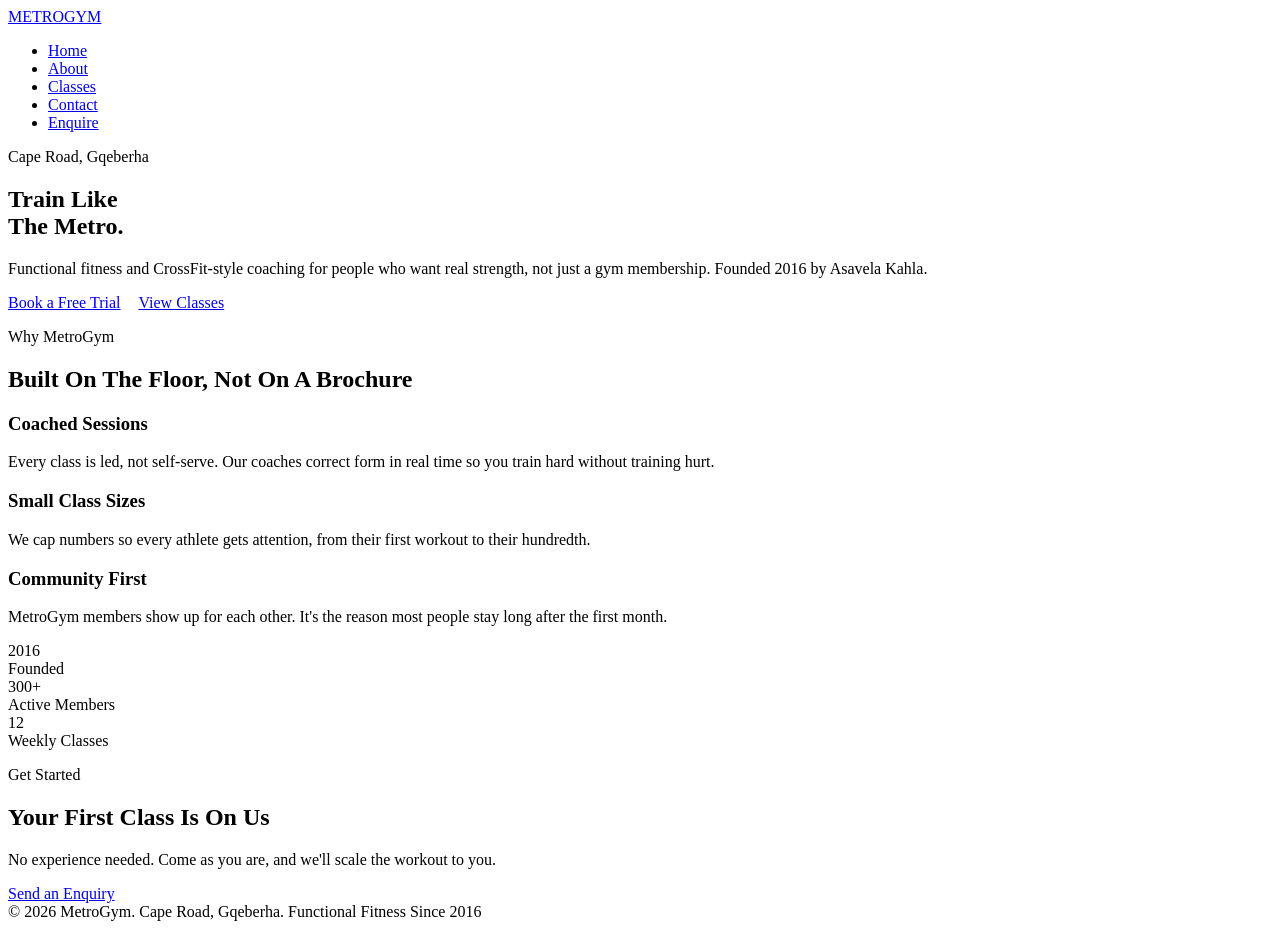
==== index.html @ cdcde927 "Add files via upload" ====
<!DOCTYPE html>
<html lang="en">
<head>
<meta charset="UTF-8">
<meta name="viewport" content="width=device-width, initial-scale=1.0">
<title>MetroGym | Functional Fitness in Gqeberha</title>
<link rel="stylesheet" href="css/style.css">
</head>
<body>

<header>
  <div class="nav-wrap">
    <a href="index.html" class="brand">METRO<span>GYM</span></a>
    <nav>
      <ul>
        <li><a href="index.html" aria-current="page">Home</a></li>
        <li><a href="about.html">About</a></li>
        <li><a href="classes.html">Classes</a></li>
        <li><a href="contact.html">Contact</a></li>
        <li><a href="enquiry.html">Enquire</a></li>
      </ul>
    </nav>
  </div>
</header>

<section class="hero">
  <div class="container">
    <p class="eyebrow">Cape Road, Gqeberha</p>
    <h1>Train Like<br>The Metro.</h1>
    <p class="lead">Functional fitness and CrossFit-style coaching for people who want real strength, not just a gym membership. Founded 2016 by Asavela Kahla.</p>
    <a href="enquiry.html" class="btn">Book a Free Trial</a>
    <a href="classes.html" class="btn-outline" style="margin-left:14px;">View Classes</a>
  </div>
</section>

<section>
  <div class="container">
    <p class="eyebrow-label">Why MetroGym</p>
    <h2>Built On The Floor, Not On A Brochure</h2>
    <div class="grid">
      <div class="card">
        <h3>Coached Sessions</h3>
        <p>Every class is led, not self-serve. Our coaches correct form in real time so you train hard without training hurt.</p>
      </div>
      <div class="card">
        <h3>Small Class Sizes</h3>
        <p>We cap numbers so every athlete gets attention, from their first workout to their hundredth.</p>
      </div>
      <div class="card">
        <h3>Community First</h3>
        <p>MetroGym members show up for each other. It's the reason most people stay long after the first month.</p>
      </div>
    </div>
    <div class="stats">
      <div class="stat"><div class="num">2016</div><div class="label">Founded</div></div>
      <div class="stat"><div class="num">300+</div><div class="label">Active Members</div></div>
      <div class="stat"><div class="num">12</div><div class="label">Weekly Classes</div></div>
    </div>
  </div>
</section>

<section class="alt">
  <div class="container">
    <p class="eyebrow-label">Get Started</p>
    <h2>Your First Class Is On Us</h2>
    <p style="color:var(--steel); max-width:520px; margin-top:10px;">No experience needed. Come as you are, and we'll scale the workout to you.</p>
    <a href="enquiry.html" class="btn" style="margin-top:24px;">Send an Enquiry</a>
  </div>
</section>

<footer>
  <div class="container">
    <span>&copy; 2026 MetroGym. Cape Road, Gqeberha.</span>
    <span>Functional Fitness Since 2016</span>
  </div>
</footer>

</body>
</html>
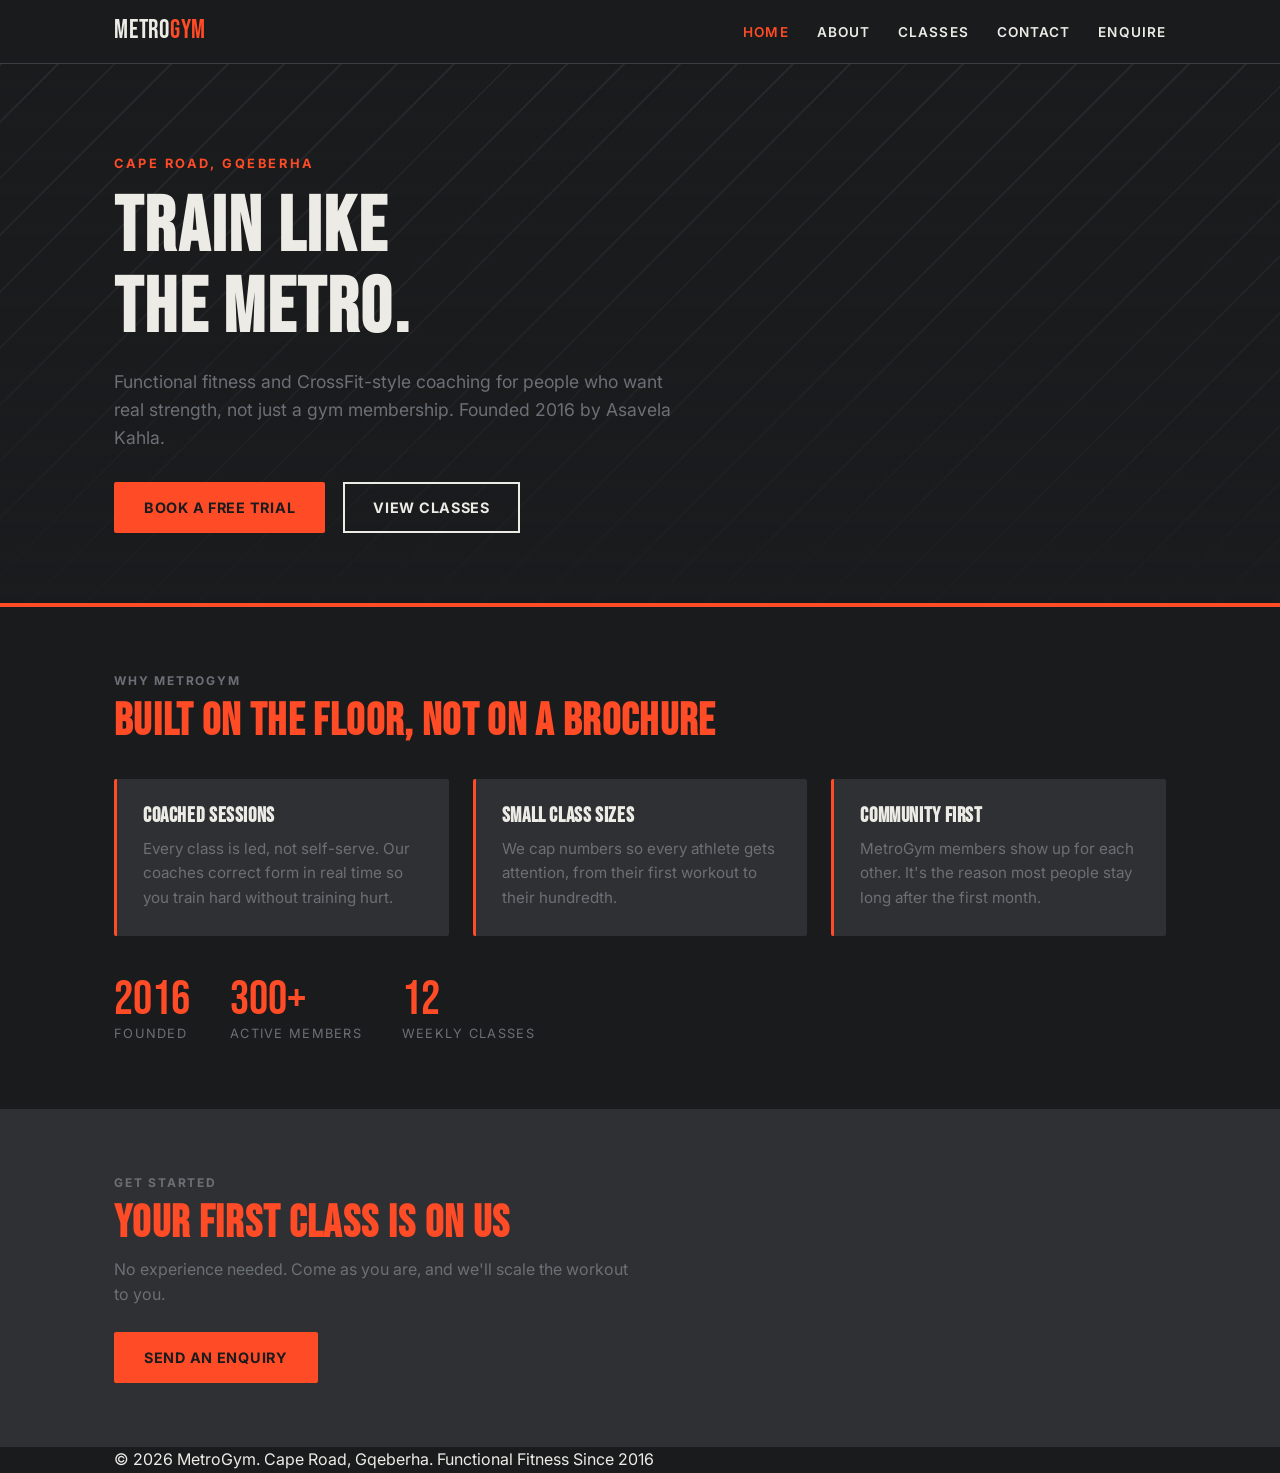
==== commit 78c25f83: "Add files via upload" ====
--- a/index.html
+++ b/index.html
@@ -7,7 +7,9 @@
 <link rel="stylesheet" href="css/style.css">
 </head>
 <body>
+<!-- Homepage — hero introduction, value props, and a call-to-action to book a free trial. -->
 
+<!-- Site header: brand logo and primary navigation, shared across all pages -->
 <header>
   <div class="nav-wrap">
     <a href="index.html" class="brand">METRO<span>GYM</span></a>
@@ -15,7 +17,7 @@
       <ul>
         <li><a href="index.html" aria-current="page">Home</a></li>
         <li><a href="about.html">About</a></li>
-        <li><a href="classes.html">Classes</a></li>
+        <li><a href="services.html">Classes</a></li>
         <li><a href="contact.html">Contact</a></li>
         <li><a href="enquiry.html">Enquire</a></li>
       </ul>
@@ -23,13 +25,16 @@
   </div>
 </header>
 
+<!-- Main page content -->
+<main>
+
 <section class="hero">
   <div class="container">
     <p class="eyebrow">Cape Road, Gqeberha</p>
     <h1>Train Like<br>The Metro.</h1>
     <p class="lead">Functional fitness and CrossFit-style coaching for people who want real strength, not just a gym membership. Founded 2016 by Asavela Kahla.</p>
     <a href="enquiry.html" class="btn">Book a Free Trial</a>
-    <a href="classes.html" class="btn-outline" style="margin-left:14px;">View Classes</a>
+    <a href="services.html" class="btn-outline" style="margin-left:14px;">View Classes</a>
   </div>
 </section>
 
@@ -68,6 +73,9 @@
   </div>
 </section>
 
+</main>
+
+<!-- Site footer: copyright and tagline, shared across all pages -->
 <footer>
   <div class="container">
     <span>&copy; 2026 MetroGym. Cape Road, Gqeberha.</span>
@@ -75,5 +83,6 @@
   </div>
 </footer>
 
+<script src="js/script.js"></script>
 </body>
 </html>
--- a/css/style.css
+++ b/css/style.css
@@ -0,0 +1,239 @@
+/* 
+* MetroGym — shared styles
+*
+*/
+
+@import url('https://fonts.googleapis.com/css2?family=Bebas+Neue&family=Inter:wght@400;500;600;700&display=swap');
+
+:root {
+  --charcoal: #1A1B1D;
+  --concrete: #2E3033;
+  --concrete-light: #3B3E42;
+  --chalk: #EDEBE6;
+  --steel: #6B7076;
+  --orange: #FF4B26;
+  --orange-dim: #C93A1B;
+  --radius: 2px;
+}
+
+* { box-sizing: border-box; margin: 0; padding: 0; }
+
+html { scroll-behavior: smooth; }
+
+body {
+  background: var(--charcoal);
+  color: var(--chalk);
+  font-family: 'Inter', sans-serif;
+  line-height: 1.6;
+  font-size: 16px;
+}
+
+h1, h2, h3, .brand {
+  font-family: 'Bebas Neue', sans-serif;
+  letter-spacing: 0.03em;
+  text-transform: uppercase;
+  line-height: 1.05;
+}
+
+h1 { font-size: clamp(2.6rem, 6vw, 5rem); }
+h2 { font-size: clamp(1.8rem, 4vw, 2.8rem); color: var(--orange); }
+h3 { font-size: 1.3rem; }
+
+a { color: var(--orange); text-decoration: none; }
+a:hover { text-decoration: underline; }
+
+img { max-width: 100%; display: block; }
+
+.container {
+  max-width: 1100px;
+  margin: 0 auto;
+  padding: 0 24px;
+}
+
+header {
+  background: var(--charcoal);
+  border-bottom: 1px solid var(--concrete-light);
+  position: sticky;
+  top: 0;
+  z-index: 10;
+}
+
+.nav-wrap {
+  display: flex;
+  align-items: center;
+  justify-content: space-between;
+  padding: 18px 24px;
+  max-width: 1100px;
+  margin: 0 auto;
+}
+
+.brand {
+  font-size: 1.6rem;
+  color: var(--chalk);
+}
+.brand span { color: var(--orange); }
+
+nav ul {
+  list-style: none;
+  display: flex;
+  gap: 28px;
+}
+
+nav a {
+  color: var(--chalk);
+  font-weight: 600;
+  font-size: 0.85rem;
+  letter-spacing: 0.08em;
+  text-transform: uppercase;
+}
+nav a:hover, nav a[aria-current="page"] { color: var(--orange); text-decoration: none; }
+
+.hero {
+  padding: 90px 0 70px;
+  border-bottom: 4px solid var(--orange);
+  background:
+    linear-gradient(180deg, rgba(26,27,29,0.4), rgba(26,27,29,0.95)),
+    repeating-linear-gradient(135deg, var(--concrete) 0 2px, var(--charcoal) 2px 40px);
+}
+
+.hero .eyebrow {
+  color: var(--orange);
+  font-weight: 700;
+  letter-spacing: 0.2em;
+  text-transform: uppercase;
+  font-size: 0.8rem;
+  margin-bottom: 14px;
+}
+
+.hero p.lead {
+  max-width: 560px;
+  color: var(--steel);
+  font-size: 1.1rem;
+  margin: 18px 0 30px;
+}
+
+.btn {
+  display: inline-block;
+  background: var(--orange);
+  color: var(--charcoal);
+  font-weight: 700;
+  padding: 14px 30px;
+  border-radius: var(--radius);
+  text-transform: uppercase;
+  letter-spacing: 0.05em;
+  font-size: 0.9rem;
+  border: none;
+  cursor: pointer;
+}
+.btn:hover { background: var(--orange-dim); text-decoration: none; color: var(--chalk); }
+
+.btn-outline {
+  display: inline-block;
+  border: 2px solid var(--chalk);
+  color: var(--chalk);
+  font-weight: 700;
+  padding: 12px 28px;
+  text-transform: uppercase;
+  letter-spacing: 0.05em;
+  font-size: 0.9rem;
+}
+.btn-outline:hover { border-color: var(--orange); color: var(--orange); text-decoration: none; }
+
+section { padding: 64px 0; }
+section.alt { background: var(--concrete); }
+
+.eyebrow-label {
+  color: var(--steel);
+  font-weight: 700;
+  letter-spacing: 0.15em;
+  text-transform: uppercase;
+  font-size: 0.75rem;
+  margin-bottom: 8px;
+}
+
+.grid {
+  display: grid;
+  gap: 24px;
+  grid-template-columns: repeat(auto-fit, minmax(230px, 1fr));
+  margin-top: 34px;
+}
+
+.card {
+  background: var(--concrete);
+  border-left: 3px solid var(--orange);
+  padding: 26px;
+  border-radius: var(--radius);
+}
+section.alt .card { background: var(--charcoal); }
+
+.card h3 { color: var(--chalk); margin-bottom: 10px; }
+.card p { color: var(--steel); font-size: 0.95rem; }
+
+.stats {
+  display: flex;
+  flex-wrap: wrap;
+  gap: 40px;
+  margin-top: 40px;
+}
+.stat .num {
+  font-family: 'Bebas Neue', sans-serif;
+  font-size: 3rem;
+  color: var(--orange);
+  line-height: 1;
+}
+.stat .label {
+  color: var(--steel);
+  font-size: 0.8rem;
+  text-transform: uppercase;
+  letter-spacing: 0.1em;
+}
+
+table {
+  width: 100%;
+  border-collapse: collapse;
+  margin-top: 30px;
+}
+th, td {
+  text-align: left;
+  padding: 14px 16px;
+  border-bottom: 1px solid var(--concrete-light);
+  font-size: 0.95rem;
+}
+th {
+  text-transform: uppercase;
+  letter-spacing: 0.08em;
+  font-size: 0.75rem;
+  color: var(--orange);
+}
+td { color: var(--chalk); }
+tr:hover td { background: var(--concrete); }
+
+form { max-width: 560px; margin-top: 30px; }
+.field { margin-bottom: 20px; }
+label {
+  display: block;
+  font-size: 0.8rem;
+  text-transform: uppercase;
+  letter-spacing: 0.08em;
+  color: var(--steel);
+  margin-bottom: 8px;
+}
+input, textarea, select {
+  width: 100%;
+  background: var(--concrete);
+  border: 1px solid var(--concrete-light);
+  color: var(--chalk);
+  padding: 12px 14px;
+  font-family: 'Inter', sans-serif;
+  font-size: 0.95rem;
+  border-radius: var(--radius);
+}
+input:focus, textarea:focus, select:focus {
+  outline: 2px solid var(--orange);
+  outline-offset: 1px;
+  border-color: var(--orange);
+}
+textarea { resize: vertical; min-height: 120px; }
+
+.info-list { list-style: none; margin-top: 24px; }
+.info-list li { padding: 10px 0; border-bottom: 1px solid var(--concrete-light); co
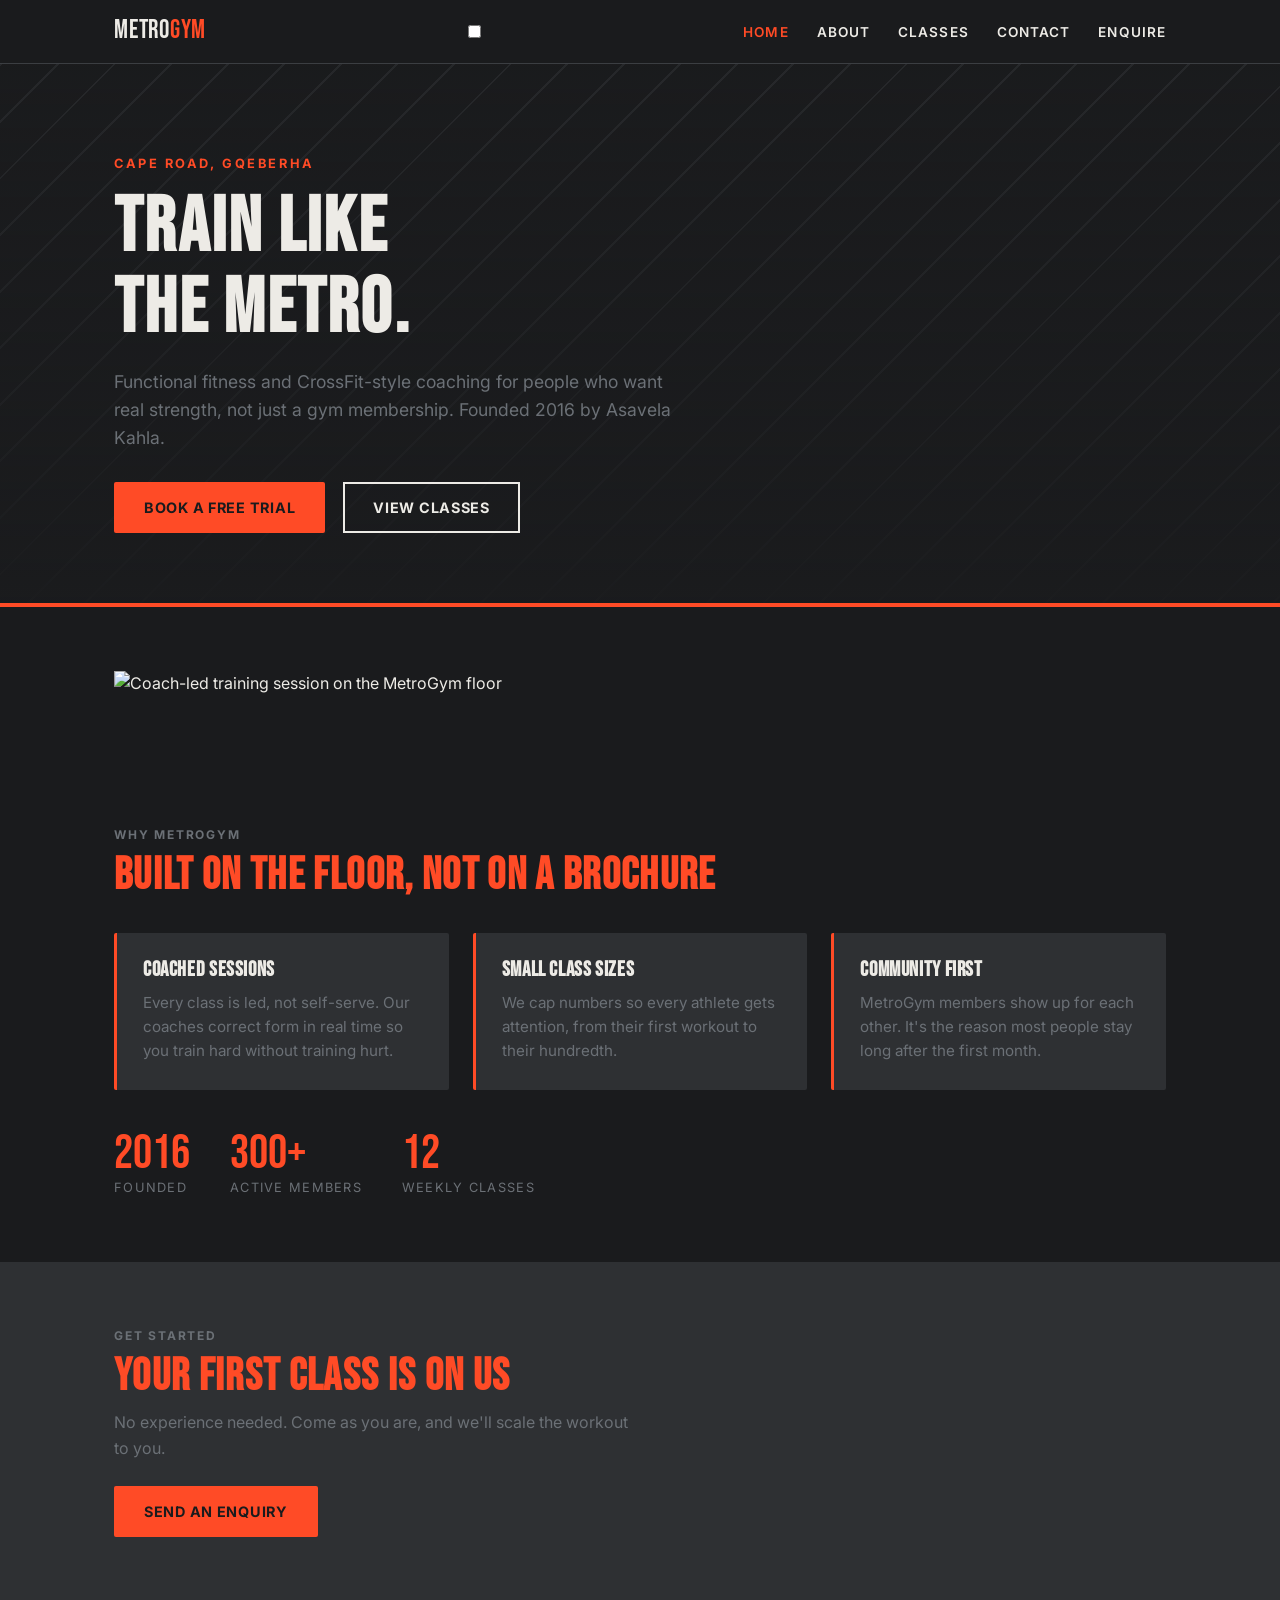
==== commit 551e3971: "Add files via upload Fixing part 1 and continuing with part 2" ====
--- a/index.html
+++ b/index.html
@@ -13,6 +13,10 @@
 <header>
   <div class="nav-wrap">
     <a href="index.html" class="brand">METRO<span>GYM</span></a>
+    <input type="checkbox" id="nav-toggle" class="nav-toggle">
+    <label for="nav-toggle" class="nav-toggle-label" aria-label="Toggle menu">
+      <span></span><span></span><span></span>
+    </label>
     <nav>
       <ul>
         <li><a href="index.html" aria-current="page">Home</a></li>
@@ -35,6 +39,12 @@
     <p class="lead">Functional fitness and CrossFit-style coaching for people who want real strength, not just a gym membership. Founded 2016 by Asavela Kahla.</p>
     <a href="enquiry.html" class="btn">Book a Free Trial</a>
     <a href="services.html" class="btn-outline" style="margin-left:14px;">View Classes</a>
+  </div>
+</section>
+
+<section>
+  <div class="container">
+    <img src="images/hero-training.jpg" alt="Coach-led training session on the MetroGym floor" class="photo">
   </div>
 </section>
 
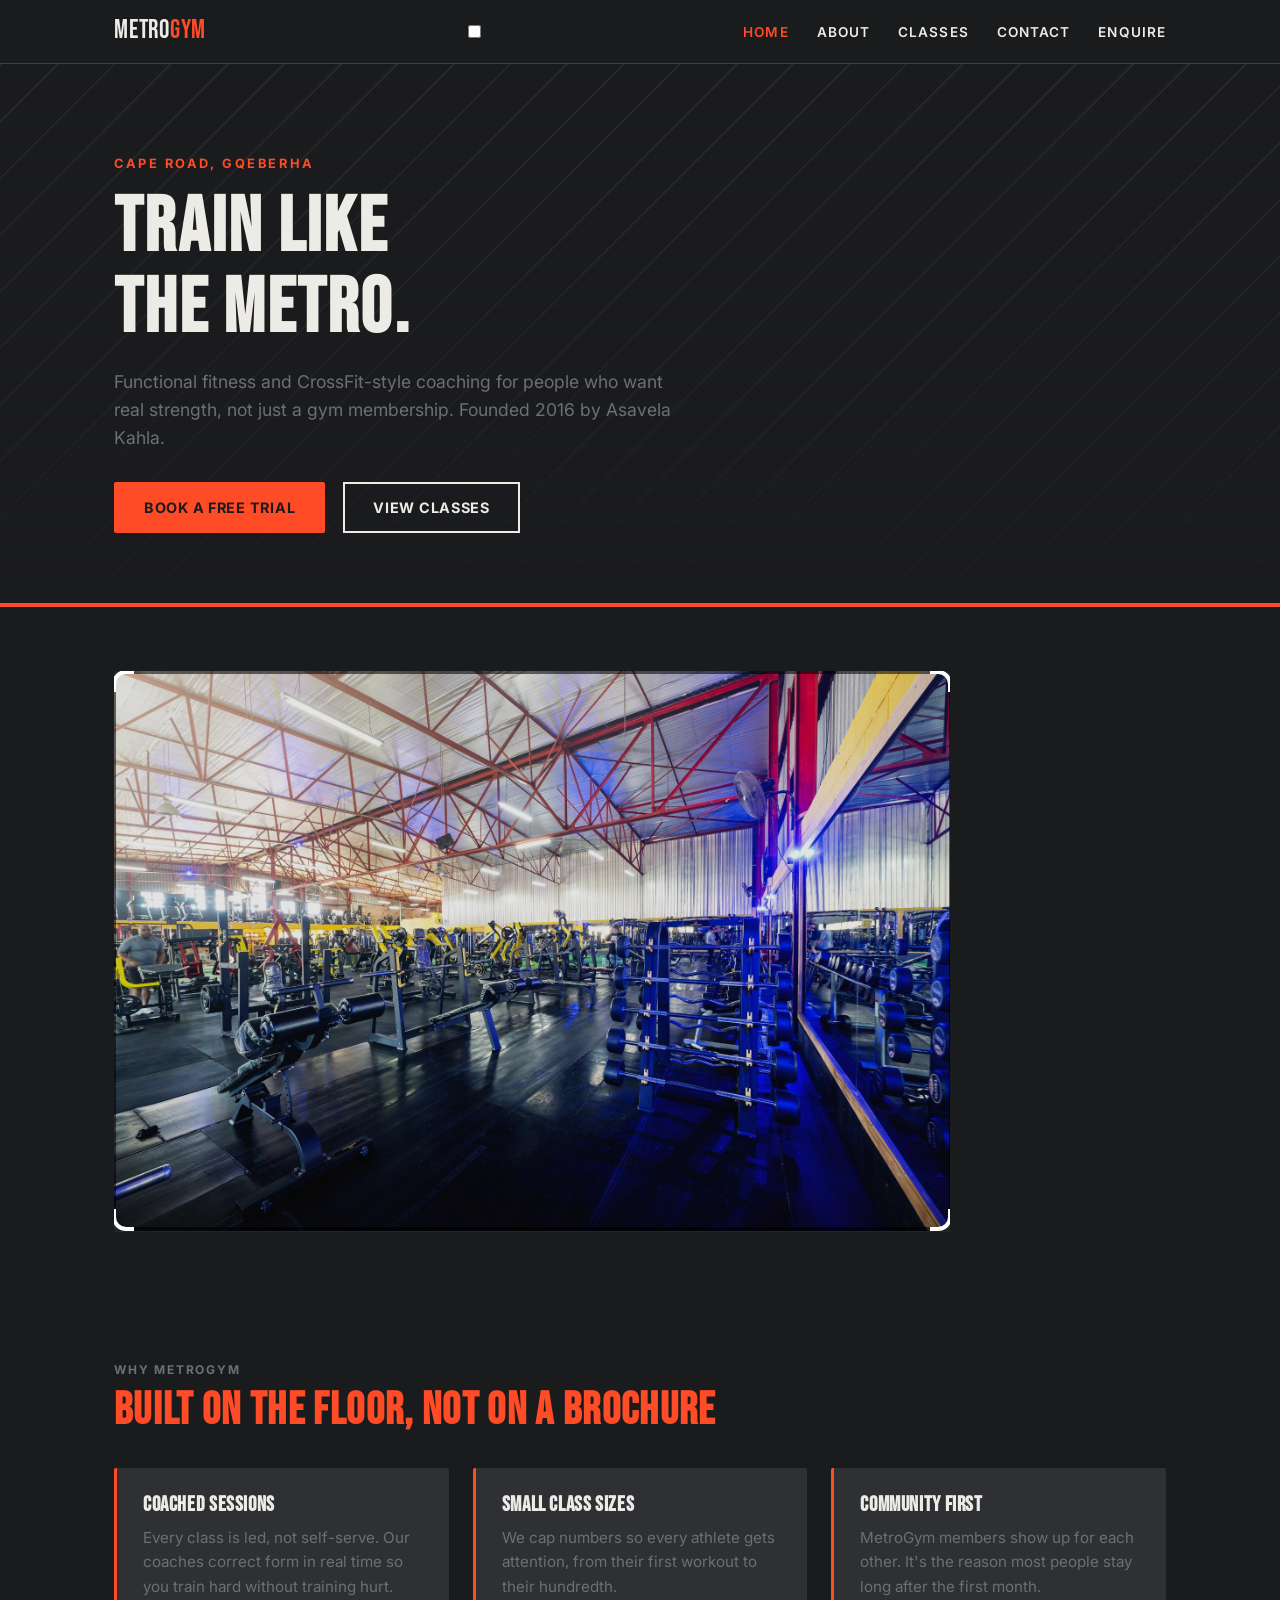
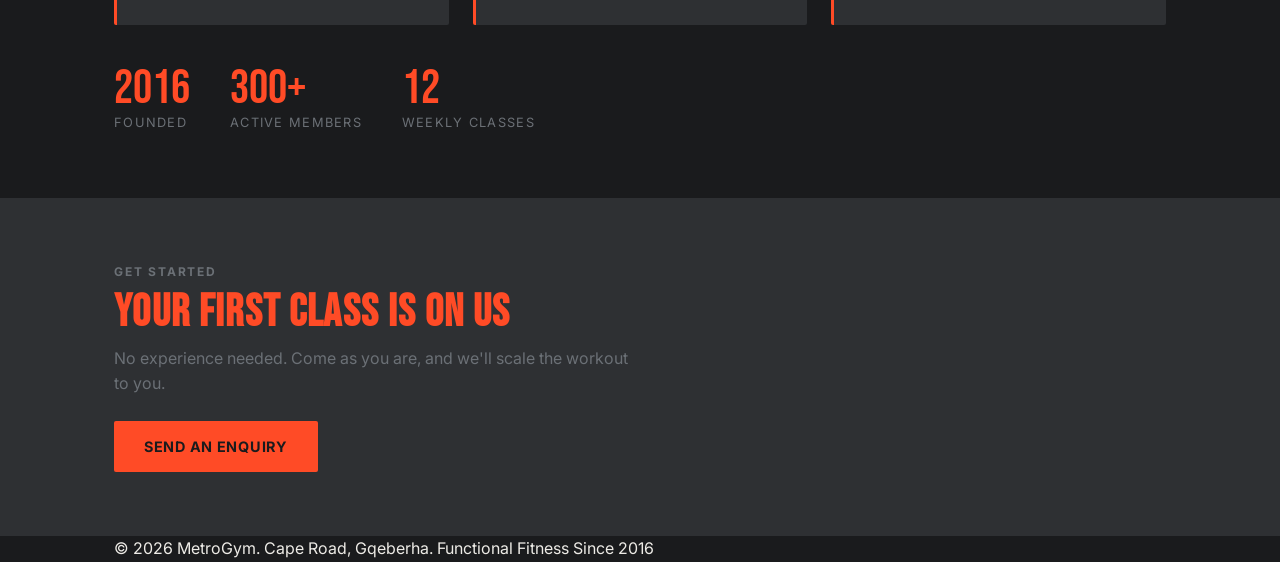
==== commit 6b06a4b5: "Ice Task 4 changes addition for ICE Task 4" ====
--- a/index.html
+++ b/index.html
@@ -44,7 +44,7 @@
 
 <section>
   <div class="container">
-    <img src="images/hero-training.jpg" alt="Coach-led training session on the MetroGym floor" class="photo">
+    <img src="images/hero-training.png" alt="Coach-led training session on the MetroGym floor" class="photo">
   </div>
 </section>
 
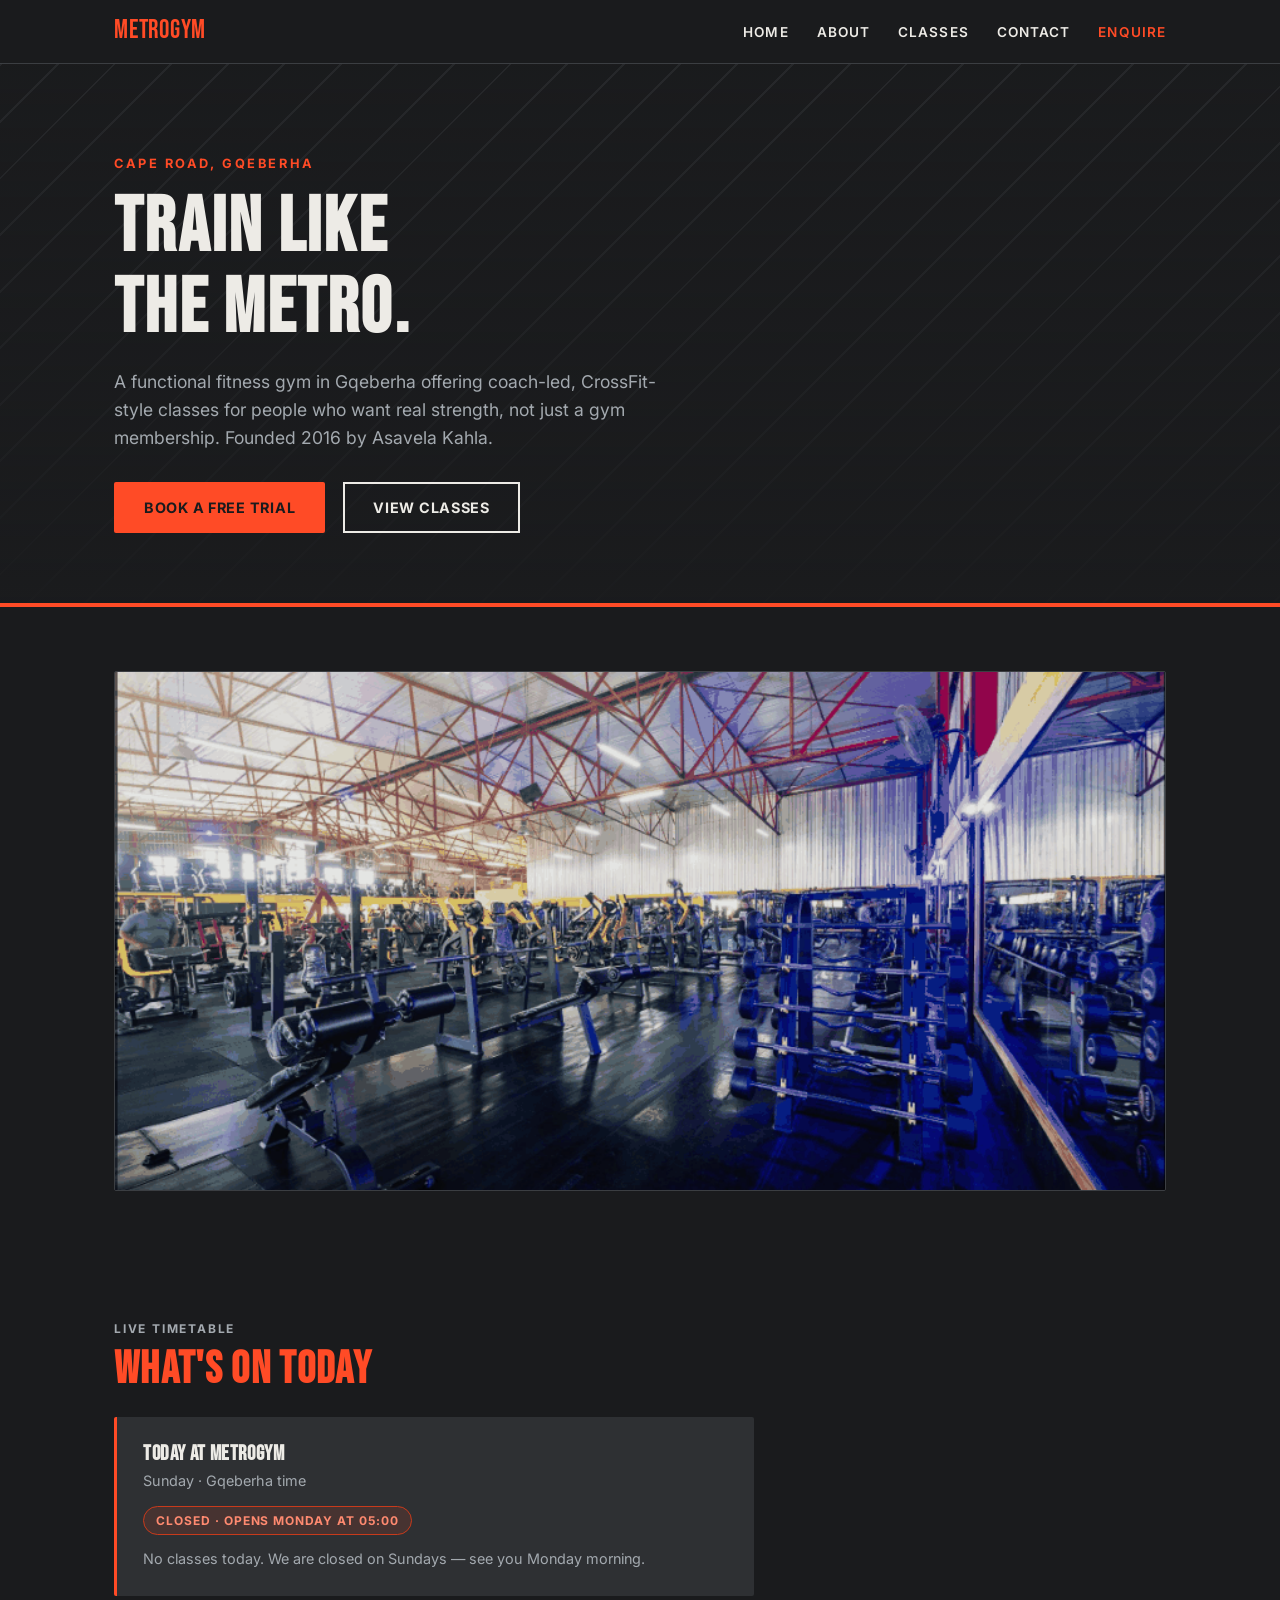
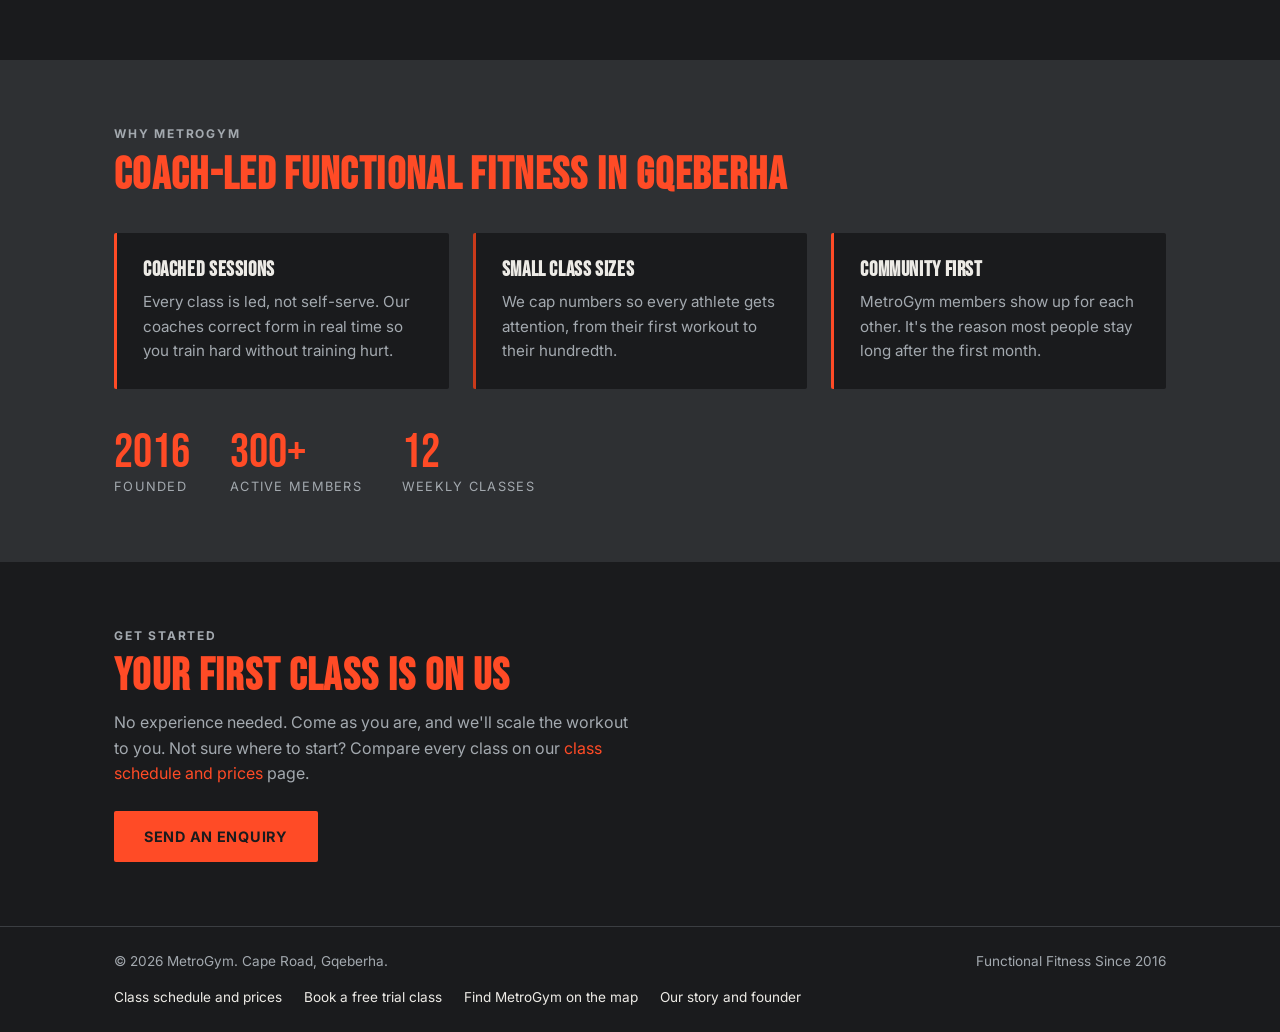
==== commit 6bd8e656: "SEO  add titles, descriptions, structured data, today widget and gallery" ====
--- a/index.html
+++ b/index.html
@@ -1,23 +1,98 @@
 <!DOCTYPE html>
-<html lang="en">
+<html lang="en-ZA">
 <head>
 <meta charset="UTF-8">
 <meta name="viewport" content="width=device-width, initial-scale=1.0">
-<title>MetroGym | Functional Fitness in Gqeberha</title>
+
+<!-- SEO: unique title, description and keywords for this page -->
+<title>MetroGym | Functional Fitness Gym in Gqeberha</title>
+<meta name="description" content="MetroGym is a functional fitness gym on Cape Road, Gqeberha. Coach-led CrossFit-style classes for all levels. Book your free first class today.">
+<meta name="keywords" content="functional fitness Gqeberha, CrossFit Gqeberha, gym Gqeberha, group fitness classes, beginner gym, MetroGym">
+<meta name="author" content="Phawu Zotwa">
+<meta name="robots" content="index, follow">
+<meta name="theme-color" content="#1A1B1D">
+<link rel="canonical" href="https://phawu6-spec.github.io/metrogym/">
+
+<!-- Social sharing previews (Open Graph / Twitter) -->
+<meta property="og:type" content="website">
+<meta property="og:site_name" content="MetroGym">
+<meta property="og:title" content="MetroGym | Functional Fitness Gym in Gqeberha">
+<meta property="og:description" content="MetroGym is a functional fitness gym on Cape Road, Gqeberha. Coach-led CrossFit-style classes for all levels. Book your free first class today.">
+<meta property="og:url" content="https://phawu6-spec.github.io/metrogym/">
+<meta property="og:image" content="https://phawu6-spec.github.io/metrogym/images/hero-training.png">
+<meta name="twitter:card" content="summary_large_image">
+
+<link rel="icon" type="image/png" href="images/logo-mark.png">
+
+<!-- Fonts and stylesheet -->
+<link rel="preconnect" href="https://fonts.googleapis.com">
+<link rel="preconnect" href="https://fonts.gstatic.com" crossorigin>
+<link rel="stylesheet" href="https://fonts.googleapis.com/css2?family=Bebas+Neue&family=Inter:wght@400;500;600;700&display=swap">
 <link rel="stylesheet" href="css/style.css">
+<script>document.documentElement.className += ' js';</script>
+<script type="application/ld+json">
+{
+  "@context": "https://schema.org",
+  "@type": "ExerciseGym",
+  "name": "MetroGym",
+  "url": "https://phawu6-spec.github.io/metrogym/",
+  "image": "https://phawu6-spec.github.io/metrogym/images/gym-exterior.png",
+  "description": "Coach-led functional fitness and CrossFit-style classes on Cape Road, Gqeberha, founded in 2016 by Asavela Kahla.",
+  "telephone": "+27415550123",
+  "email": "info@metrogym.co.za",
+  "foundingDate": "2016",
+  "founder": {
+    "@type": "Person",
+    "name": "Asavela Kahla"
+  },
+  "priceRange": "R200 - R550 per month",
+  "address": {
+    "@type": "PostalAddress",
+    "streetAddress": "Cape Road",
+    "addressLocality": "Gqeberha",
+    "addressRegion": "Eastern Cape",
+    "addressCountry": "ZA"
+  },
+  "geo": {
+    "@type": "GeoCoordinates",
+    "latitude": -33.9456,
+    "longitude": 25.5702
+  },
+  "openingHoursSpecification": [
+    {
+      "@type": "OpeningHoursSpecification",
+      "dayOfWeek": [
+        "Monday",
+        "Tuesday",
+        "Wednesday",
+        "Thursday",
+        "Friday"
+      ],
+      "opens": "05:00",
+      "closes": "20:00"
+    },
+    {
+      "@type": "OpeningHoursSpecification",
+      "dayOfWeek": "Saturday",
+      "opens": "07:00",
+      "closes": "12:00"
+    }
+  ]
+}
+</script>
 </head>
 <body>
-<!-- Homepage — hero introduction, value props, and a call-to-action to book a free trial. -->
+<a class="skip-link" href="#main">Skip to main content</a>
 
-<!-- Site header: brand logo and primary navigation, shared across all pages -->
+<!-- Site header: brand and primary navigation, shared across all pages -->
 <header>
   <div class="nav-wrap">
-    <a href="index.html" class="brand">METRO<span>GYM</span></a>
+    <a href="index.html" class="brand" aria-label="MetroGym home">METRO<span>GYM</span></a>
     <input type="checkbox" id="nav-toggle" class="nav-toggle">
     <label for="nav-toggle" class="nav-toggle-label" aria-label="Toggle menu">
       <span></span><span></span><span></span>
     </label>
-    <nav>
+    <nav id="site-nav" aria-label="Main navigation">
       <ul>
         <li><a href="index.html" aria-current="page">Home</a></li>
         <li><a href="about.html">About</a></li>
@@ -30,13 +105,14 @@
 </header>
 
 <!-- Main page content -->
-<main>
+<main id="main">
 
+<!-- Hero: single H1, short pitch and the two main calls to action -->
 <section class="hero">
   <div class="container">
     <p class="eyebrow">Cape Road, Gqeberha</p>
     <h1>Train Like<br>The Metro.</h1>
-    <p class="lead">Functional fitness and CrossFit-style coaching for people who want real strength, not just a gym membership. Founded 2016 by Asavela Kahla.</p>
+    <p class="lead">A functional fitness gym in Gqeberha offering coach-led, CrossFit-style classes for people who want real strength, not just a gym membership. Founded 2016 by Asavela Kahla.</p>
     <a href="enquiry.html" class="btn">Book a Free Trial</a>
     <a href="services.html" class="btn-outline" style="margin-left:14px;">View Classes</a>
   </div>
@@ -44,24 +120,35 @@
 
 <section>
   <div class="container">
-    <img src="images/hero-training.png" alt="Coach-led training session on the MetroGym floor" class="photo">
+    <img src="images/hero-training.png" alt="Coach-led functional fitness training on the MetroGym floor in Gqeberha" class="photo" width="836" height="561">
   </div>
 </section>
 
+<!-- Dynamic content: built by js/script.js from data/classes.json and the clock -->
 <section>
+  <div class="container reveal">
+    <p class="eyebrow-label">Live Timetable</p>
+    <h2>What's On Today</h2>
+    <div id="today-widget" aria-live="polite">
+      <p class="today-note">See the full weekly timetable on our <a href="services.html">classes and schedule page</a>.</p>
+    </div>
+  </div>
+</section>
+
+<section class="alt">
   <div class="container">
     <p class="eyebrow-label">Why MetroGym</p>
-    <h2>Built On The Floor, Not On A Brochure</h2>
+    <h2>Coach-Led Functional Fitness In Gqeberha</h2>
     <div class="grid">
-      <div class="card">
+      <div class="card reveal">
         <h3>Coached Sessions</h3>
         <p>Every class is led, not self-serve. Our coaches correct form in real time so you train hard without training hurt.</p>
       </div>
-      <div class="card">
+      <div class="card reveal">
         <h3>Small Class Sizes</h3>
         <p>We cap numbers so every athlete gets attention, from their first workout to their hundredth.</p>
       </div>
-      <div class="card">
+      <div class="card reveal">
         <h3>Community First</h3>
         <p>MetroGym members show up for each other. It's the reason most people stay long after the first month.</p>
       </div>
@@ -74,22 +161,28 @@
   </div>
 </section>
 
-<section class="alt">
+<section>
   <div class="container">
     <p class="eyebrow-label">Get Started</p>
     <h2>Your First Class Is On Us</h2>
-    <p style="color:var(--steel); max-width:520px; margin-top:10px;">No experience needed. Come as you are, and we'll scale the workout to you.</p>
+    <p style="color:var(--steel); max-width:520px; margin-top:10px;">No experience needed. Come as you are, and we'll scale the workout to you. Not sure where to start? Compare every class on our <a href="services.html">class schedule and prices</a> page.</p>
     <a href="enquiry.html" class="btn" style="margin-top:24px;">Send an Enquiry</a>
   </div>
 </section>
 
 </main>
 
-<!-- Site footer: copyright and tagline, shared across all pages -->
+<!-- Site footer: copyright, tagline and internal links, shared across all pages -->
 <footer>
   <div class="container">
-    <span>&copy; 2026 MetroGym. Cape Road, Gqeberha.</span>
+    <span>&copy; <span id="year">2026</span> MetroGym. Cape Road, Gqeberha.</span>
     <span>Functional Fitness Since 2016</span>
+    <ul class="footer-links">
+      <li><a href="services.html">Class schedule and prices</a></li>
+      <li><a href="enquiry.html">Book a free trial class</a></li>
+      <li><a href="contact.html">Find MetroGym on the map</a></li>
+      <li><a href="about.html">Our story and founder</a></li>
+    </ul>
   </div>
 </footer>
 
--- a/css/style.css
+++ b/css/style.css
@@ -1,23 +1,26 @@
-/* 
+/*
 * MetroGym — shared styles
-*
+* Part 1: base reset, typography, layout, colour
+* Part 2: pseudo-classes, media queries, responsive layout/typography/nav/images
+* Part 3: form validation/response states, accordion, gallery + lightbox,
+*         class search/filter/sort, today widget, map, scroll animations,
+*         accessibility (skip link, focus states, contrast, reduced motion)
 */
 
-@import url('https://fonts.googleapis.com/css2?family=Bebas+Neue&family=Inter:wght@400;500;600;700&display=swap');
+/* Fonts (Bebas Neue + Inter) are loaded with <link> tags in each page <head> for faster rendering. */
 
 :root {
   --charcoal: #1A1B1D;
   --concrete: #2E3033;
   --concrete-light: #3B3E42;
   --chalk: #EDEBE6;
-  --steel: #6B7076;
+  --steel: #A3A9AF; /* lightened from #6B7076 for WCAG AA contrast */
   --orange: #FF4B26;
   --orange-dim: #C93A1B;
   --radius: 2px;
 }
 
 * { box-sizing: border-box; margin: 0; padding: 0; }
-
 html { scroll-behavior: smooth; }
 
 body {
@@ -34,21 +37,17 @@
   text-transform: uppercase;
   line-height: 1.05;
 }
-
 h1 { font-size: clamp(2.6rem, 6vw, 5rem); }
 h2 { font-size: clamp(1.8rem, 4vw, 2.8rem); color: var(--orange); }
 h3 { font-size: 1.3rem; }
 
 a { color: var(--orange); text-decoration: none; }
 a:hover { text-decoration: underline; }
+a:focus-visible { outline: 2px solid var(--orange); outline-offset: 2px; }
 
 img { max-width: 100%; display: block; }
 
-.container {
-  max-width: 1100px;
-  margin: 0 auto;
-  padding: 0 24px;
-}
+.container { max-width: 1100px; margin: 0 auto; padding: 0 24px; }
 
 header {
   background: var(--charcoal);
@@ -57,7 +56,6 @@
   top: 0;
   z-index: 10;
 }
-
 .nav-wrap {
   display: flex;
   align-items: center;
@@ -65,20 +63,12 @@
   padding: 18px 24px;
   max-width: 1100px;
   margin: 0 auto;
-}
-
-.brand {
-  font-size: 1.6rem;
-  color: var(--chalk);
-}
+  position: relative;
+}
+.brand { font-size: 1.6rem; color: var(--chalk); }
 .brand span { color: var(--orange); }
 
-nav ul {
-  list-style: none;
-  display: flex;
-  gap: 28px;
-}
-
+nav ul { list-style: none; display: flex; gap: 28px; }
 nav a {
   color: var(--chalk);
   font-weight: 600;
@@ -87,6 +77,19 @@
   text-transform: uppercase;
 }
 nav a:hover, nav a[aria-current="page"] { color: var(--orange); text-decoration: none; }
+nav ul li:first-child a { padding-left: 0; }
+nav ul li:last-child a { color: var(--orange); }
+nav ul li:last-child a:hover { color: var(--chalk); }
+
+.nav-toggle { display: none; }
+.nav-toggle-label {
+  display: none;
+  flex-direction: column;
+  gap: 5px;
+  cursor: pointer;
+  padding: 6px;
+}
+.nav-toggle-label span { display: block; width: 26px; height: 2px; background: var(--chalk); }
 
 .hero {
   padding: 90px 0 70px;
@@ -95,7 +98,6 @@
     linear-gradient(180deg, rgba(26,27,29,0.4), rgba(26,27,29,0.95)),
     repeating-linear-gradient(135deg, var(--concrete) 0 2px, var(--charcoal) 2px 40px);
 }
-
 .hero .eyebrow {
   color: var(--orange);
   font-weight: 700;
@@ -104,13 +106,7 @@
   font-size: 0.8rem;
   margin-bottom: 14px;
 }
-
-.hero p.lead {
-  max-width: 560px;
-  color: var(--steel);
-  font-size: 1.1rem;
-  margin: 18px 0 30px;
-}
+.hero p.lead { max-width: 560px; color: var(--steel); font-size: 1.1rem; margin: 18px 0 30px; }
 
 .btn {
   display: inline-block;
@@ -126,6 +122,9 @@
   cursor: pointer;
 }
 .btn:hover { background: var(--orange-dim); text-decoration: none; color: var(--chalk); }
+.btn:active { transform: translateY(1px); }
+.btn:focus-visible { outline: 2px solid var(--chalk); outline-offset: 2px; }
+.btn:disabled { opacity: 0.6; cursor: not-allowed; }
 
 .btn-outline {
   display: inline-block;
@@ -138,6 +137,7 @@
   font-size: 0.9rem;
 }
 .btn-outline:hover { border-color: var(--orange); color: var(--orange); text-decoration: none; }
+.btn-outline:active { transform: translateY(1px); }
 
 section { padding: 64px 0; }
 section.alt { background: var(--concrete); }
@@ -157,56 +157,39 @@
   grid-template-columns: repeat(auto-fit, minmax(230px, 1fr));
   margin-top: 34px;
 }
-
 .card {
   background: var(--concrete);
   border-left: 3px solid var(--orange);
   padding: 26px;
   border-radius: var(--radius);
+  transition: border-color 0.2s ease, background 0.2s ease;
 }
 section.alt .card { background: var(--charcoal); }
-
+.card:hover { border-left-color: var(--chalk); }
+.grid .card:nth-child(even) { border-left-color: var(--orange-dim); }
 .card h3 { color: var(--chalk); margin-bottom: 10px; }
 .card p { color: var(--steel); font-size: 0.95rem; }
 
-.stats {
-  display: flex;
-  flex-wrap: wrap;
-  gap: 40px;
-  margin-top: 40px;
-}
-.stat .num {
-  font-family: 'Bebas Neue', sans-serif;
-  font-size: 3rem;
-  color: var(--orange);
-  line-height: 1;
-}
-.stat .label {
-  color: var(--steel);
-  font-size: 0.8rem;
-  text-transform: uppercase;
-  letter-spacing: 0.1em;
-}
-
-table {
+.photo {
   width: 100%;
-  border-collapse: collapse;
-  margin-top: 30px;
-}
-th, td {
-  text-align: left;
-  padding: 14px 16px;
-  border-bottom: 1px solid var(--concrete-light);
-  font-size: 0.95rem;
-}
-th {
-  text-transform: uppercase;
-  letter-spacing: 0.08em;
-  font-size: 0.75rem;
-  color: var(--orange);
-}
+  height: auto;
+  border-radius: var(--radius);
+  border: 1px solid var(--concrete-light);
+  display: block;
+}
+.photo { max-height: 520px; object-fit: cover; }
+.photo-frame { margin-top: 30px; }
+
+.stats { display: flex; flex-wrap: wrap; gap: 40px; margin-top: 40px; }
+.stat .num { font-family: 'Bebas Neue', sans-serif; font-size: 3rem; color: var(--orange); line-height: 1; }
+.stat .label { color: var(--steel); font-size: 0.8rem; text-transform: uppercase; letter-spacing: 0.1em; }
+
+table { width: 100%; border-collapse: collapse; margin-top: 30px; }
+th, td { text-align: left; padding: 14px 16px; border-bottom: 1px solid var(--concrete-light); font-size: 0.95rem; }
+th { text-transform: uppercase; letter-spacing: 0.08em; font-size: 0.75rem; color: var(--orange); }
 td { color: var(--chalk); }
 tr:hover td { background: var(--concrete); }
+tbody tr:nth-child(odd) td { background: rgba(255,255,255,0.02); }
 
 form { max-width: 560px; margin-top: 30px; }
 .field { margin-bottom: 20px; }
@@ -233,7 +216,316 @@
   outline-offset: 1px;
   border-color: var(--orange);
 }
+input:required, select:required, textarea:required { border-left: 3px solid var(--orange); }
+input[type="date"] { color-scheme: dark; }
 textarea { resize: vertical; min-height: 120px; }
 
+/* Form validation & response (Part 3) */
+.field-error { display: block; min-height: 1.1em; color: var(--orange); font-size: 0.8rem; margin-top: 6px; }
+.field.has-error input, .field.has-error select, .field.has-error textarea {
+  border-color: var(--orange);
+  outline: 1px solid var(--orange);
+}
+.form-response { margin-top: 24px; border-radius: var(--radius); font-size: 0.95rem; line-height: 1.6; }
+.form-response:empty { display: none; margin-top: 0; }
+.form-response.success {
+  padding: 20px;
+  background: var(--concrete);
+  border-left: 3px solid var(--orange);
+  color: var(--chalk);
+}
+.form-response.success h4 {
+  font-family: 'Bebas Neue', sans-serif;
+  letter-spacing: 0.03em;
+  text-transform: uppercase;
+  color: var(--orange);
+  font-size: 1.2rem;
+  margin-bottom: 8px;
+}
+.form-response.error {
+  padding: 14px 20px;
+  background: rgba(255,75,38,0.08);
+  border-left: 3px solid var(--orange);
+  color: var(--chalk);
+}
+
 .info-list { list-style: none; margin-top: 24px; }
-.info-list li { padding: 10px 0; border-bottom: 1px solid var(--concrete-light); co
+.info-list li { padding: 10px 0; border-bottom: 1px solid var(--concrete-light); color: var(--chalk); }
+.info-list li:last-child { border-bottom: none; }
+.info-list strong { display: inline-block; min-width: 90px; color: var(--steel); font-weight: 600; }
+
+footer { border-top: 1px solid var(--concrete-light); padding: 24px 0; }
+footer .container { display: flex; justify-content: space-between; flex-wrap: wrap; gap: 8px; color: var(--steel); font-size: 0.85rem; }
+
+/* MEDIA QUERIES / RESPONSIVE BREAKPOINTS */
+@media (max-width: 768px) {
+  .container { padding: 0 18px; }
+  h1 { font-size: clamp(2.2rem, 8vw, 3.4rem); }
+  h2 { font-size: clamp(1.5rem, 6vw, 2.1rem); }
+  .hero { padding: 60px 0 44px; }
+  section { padding: 44px 0; }
+  .grid { grid-template-columns: 1fr; }
+  table { font-size: 0.85rem; }
+  th, td { padding: 10px 8px; }
+
+  .nav-toggle-label { display: flex; }
+  nav { width: 100%; }
+  nav ul {
+    flex-direction: column;
+    gap: 0;
+    position: absolute;
+    top: 100%;
+    left: 0;
+    right: 0;
+    background: var(--charcoal);
+    border-bottom: 1px solid var(--concrete-light);
+    max-height: 0;
+    overflow: hidden;
+    transition: max-height 0.25s ease;
+  }
+  nav ul li { border-top: 1px solid var(--concrete-light); }
+  nav ul li a { display: block; padding: 14px 24px; }
+  .nav-toggle:checked ~ nav ul { max-height: 400px; }
+
+  footer .container { flex-direction: column; text-align: center; }
+}
+
+@media (max-width: 480px) {
+  .hero .lead { font-size: 1rem; }
+  .btn, .btn-outline { width: 100%; text-align: center; }
+  .btn + .btn-outline { margin-left: 0 !important; margin-top: 12px; }
+  .stats { gap: 24px; }
+  .stat .num { font-size: 2.2rem; }
+}
+
+
+/* =====================================================================
+   PART 3 ADDITIONS
+   ===================================================================== */
+
+/* ---- Accessibility helpers ---- */
+.sr-only {
+  position: absolute; width: 1px; height: 1px; padding: 0; margin: -1px;
+  overflow: hidden; clip: rect(0,0,0,0); white-space: nowrap; border: 0;
+}
+.skip-link {
+  position: absolute; left: 12px; top: -60px; z-index: 100;
+  background: var(--orange); color: var(--charcoal); font-weight: 700;
+  padding: 10px 16px; border-radius: var(--radius); transition: top 0.2s ease;
+}
+.skip-link:focus { top: 12px; text-decoration: none; }
+button:focus-visible, select:focus-visible, summary:focus-visible { outline: 2px solid var(--orange); outline-offset: 2px; }
+
+/* ---- Scroll-reveal animation (JS adds .is-visible; only hides when JS is on) ---- */
+.js .reveal { opacity: 0; transform: translateY(18px); transition: opacity 0.5s ease, transform 0.5s ease; }
+.js .reveal.is-visible { opacity: 1; transform: none; }
+
+/* ---- Footer (extended with internal links) ---- */
+footer .footer-links { display: flex; flex-wrap: wrap; gap: 6px 22px; list-style: none; width: 100%; margin-top: 6px; }
+footer .footer-links a { color: var(--chalk); font-size: 0.85rem; }
+footer .footer-links a:hover { color: var(--orange); }
+
+/* ---- Open-now badge + today widget (dynamic content) ---- */
+.badge {
+  display: inline-block; padding: 4px 12px; border-radius: 999px; font-size: 0.75rem;
+  font-weight: 700; letter-spacing: 0.08em; text-transform: uppercase;
+  background: var(--concrete-light); color: var(--chalk);
+}
+.badge.open { background: rgba(80, 200, 120, 0.15); color: #7fe0a0; border: 1px solid #3f9d62; }
+.badge.closed { background: rgba(255, 75, 38, 0.12); color: #ff8a70; border: 1px solid var(--orange-dim); }
+.today-card { background: var(--concrete); border-left: 3px solid var(--orange); padding: 26px; border-radius: var(--radius); margin-top: 24px; max-width: 640px; }
+.today-card h3 { margin-bottom: 4px; }
+.today-card .today-date { color: var(--steel); font-size: 0.9rem; margin-bottom: 14px; }
+.today-list { list-style: none; margin-top: 14px; }
+.today-list li { display: flex; gap: 16px; padding: 10px 0; border-top: 1px solid var(--concrete-light); }
+.today-list .t-time { font-family: 'Bebas Neue', sans-serif; font-size: 1.4rem; color: var(--orange); min-width: 64px; line-height: 1.2; }
+.today-list .t-next { background: rgba(255,75,38,0.08); }
+.today-note { color: var(--steel); font-size: 0.9rem; margin-top: 12px; }
+
+/* ---- Class explorer: search / filter / sort ---- */
+.explorer-tools { display: grid; gap: 14px; grid-template-columns: 2fr 1fr 1fr 1fr; align-items: end; margin-top: 26px; }
+.explorer-tools .field { margin-bottom: 0; }
+.explorer-meta { display: flex; justify-content: space-between; align-items: center; flex-wrap: wrap; gap: 10px; margin-top: 16px; color: var(--steel); font-size: 0.9rem; }
+.link-button { background: none; border: none; color: var(--orange); font: inherit; cursor: pointer; text-decoration: underline; padding: 0; }
+.link-button:hover { color: var(--chalk); }
+.class-card .meta { display: flex; flex-wrap: wrap; gap: 8px; margin: 4px 0 12px; }
+.class-card .price { font-family: 'Bebas Neue', sans-serif; font-size: 1.6rem; color: var(--orange); margin-top: 12px; line-height: 1; }
+.class-card .price small { font-family: 'Inter', sans-serif; font-size: 0.8rem; color: var(--steel); }
+.class-card .card-link { display: inline-block; margin-top: 12px; font-weight: 600; font-size: 0.85rem; letter-spacing: 0.05em; text-transform: uppercase; }
+.class-card[hidden] { display: none; }
+.class-card.pop-in { animation: popIn 0.35s ease; }
+@keyframes popIn { from { opacity: 0; transform: translateY(10px); } to { opacity: 1; transform: none; } }
+.empty-state { margin-top: 24px; padding: 20px; background: var(--concrete); border-left: 3px solid var(--orange); border-radius: var(--radius); }
+.today-row td { background: rgba(255, 75, 38, 0.12) !important; }
+.today-row td:first-child { font-weight: 700; color: var(--orange); }
+
+/* ---- Accordion (FAQ) ---- */
+.accordion { margin-top: 28px; max-width: 760px; }
+.accordion-item { border-bottom: 1px solid var(--concrete-light); }
+.accordion-trigger {
+  width: 100%; display: flex; justify-content: space-between; align-items: center; gap: 16px;
+  background: none; border: none; color: var(--chalk); text-align: left; cursor: pointer;
+  font-family: 'Inter', sans-serif; font-weight: 600; font-size: 1rem; padding: 18px 4px;
+  transition: color 0.2s ease;
+}
+.accordion-trigger:hover { color: var(--orange); }
+.accordion-trigger .icon { flex: none; width: 14px; height: 14px; position: relative; }
+.accordion-trigger .icon::before, .accordion-trigger .icon::after {
+  content: ""; position: absolute; background: var(--orange); left: 0; right: 0; top: 6px; height: 2px;
+  transition: transform 0.25s ease;
+}
+.accordion-trigger .icon::after { transform: rotate(90deg); }
+.accordion-trigger[aria-expanded="true"] .icon::after { transform: rotate(0deg); }
+.accordion-panel { transition: max-height 0.3s ease; }
+.js .accordion-panel { max-height: 0; overflow: hidden; }
+.accordion-panel p { color: var(--steel); padding: 0 4px 18px; max-width: 640px; }
+
+/* ---- Gallery + lightbox ---- */
+.gallery { display: grid; gap: 14px; grid-template-columns: repeat(4, 1fr); margin-top: 28px; }
+.gallery-item { display: block; position: relative; overflow: hidden; border-radius: var(--radius); border: 1px solid var(--concrete-light); aspect-ratio: 4 / 5; background: var(--concrete); cursor: zoom-in; }
+.gallery-item img { width: 100%; height: 100%; object-fit: cover; transition: transform 0.35s ease; }
+.gallery-item:hover img, .gallery-item:focus-visible img { transform: scale(1.06); }
+.gallery-item::after {
+  content: attr(data-caption); position: absolute; left: 0; right: 0; bottom: 0; padding: 22px 10px 8px;
+  font-size: 0.78rem; color: var(--chalk); background: linear-gradient(transparent, rgba(0,0,0,0.75));
+  opacity: 0; transition: opacity 0.25s ease;
+}
+.gallery-item:hover::after, .gallery-item:focus-visible::after { opacity: 1; }
+
+.lightbox {
+  position: fixed; inset: 0; z-index: 200; display: none; align-items: center; justify-content: center;
+  flex-direction: column; background: rgba(10, 10, 11, 0.94); padding: 56px 16px 24px;
+  opacity: 0; transition: opacity 0.25s ease;
+}
+.lightbox.open { display: flex; }
+.lightbox.show { opacity: 1; }
+.lightbox figure { max-width: min(92vw, 900px); max-height: 82vh; display: flex; flex-direction: column; align-items: center; }
+.lightbox img { max-width: 100%; max-height: 72vh; width: auto; height: auto; border-radius: var(--radius); }
+.lightbox figcaption { margin-top: 12px; color: var(--chalk); font-size: 0.95rem; text-align: center; }
+.lightbox button {
+  position: absolute; background: rgba(46,48,51,0.9); color: var(--chalk); border: 1px solid var(--concrete-light);
+  width: 48px; height: 48px; border-radius: 50%; font-size: 1.4rem; cursor: pointer; transition: background 0.2s ease;
+}
+.lightbox button:hover { background: var(--orange); color: var(--charcoal); }
+.lightbox .lb-close { top: 12px; right: 12px; }
+.lightbox .lb-prev { left: 12px; top: 50%; transform: translateY(-50%); }
+.lightbox .lb-next { right: 12px; top: 50%; transform: translateY(-50%); }
+
+/* ---- Map ---- */
+#map { width: 100%; height: 380px; border-radius: var(--radius); border: 1px solid var(--concrete-light); margin-top: 24px; background: var(--concrete); }
+#map.map-fallback { display: flex; align-items: center; justify-content: center; text-align: center; padding: 20px; color: var(--steel); }
+.map-controls { display: flex; flex-wrap: wrap; gap: 10px; margin-top: 14px; }
+.map-controls button { background: var(--concrete); color: var(--chalk); border: 1px solid var(--concrete-light); padding: 10px 16px; border-radius: var(--radius); cursor: pointer; font: inherit; font-size: 0.85rem; transition: border-color 0.2s ease, color 0.2s ease; }
+.map-controls button:hover, .map-controls button[aria-pressed="true"] { border-color: var(--orange); color: var(--orange); }
+.leaflet-popup-content { color: #1A1B1D; font-family: 'Inter', sans-serif; }
+
+/* ---- Forms (Part 3 extras) ---- */
+fieldset { border: none; margin-bottom: 20px; }
+legend { font-size: 0.8rem; text-transform: uppercase; letter-spacing: 0.08em; color: var(--steel); margin-bottom: 8px; padding: 0; }
+.choice-row { display: flex; flex-wrap: wrap; gap: 10px 20px; }
+.choice { display: flex; align-items: center; gap: 8px; text-transform: none; letter-spacing: 0; font-size: 0.95rem; color: var(--chalk); margin: 0; cursor: pointer; }
+.choice input { width: auto; accent-color: var(--orange); }
+.field-hint { display: block; color: var(--steel); font-size: 0.78rem; margin-top: 6px; }
+.counter { display: block; text-align: right; color: var(--steel); font-size: 0.78rem; margin-top: 4px; }
+.hp { position: absolute; left: -9999px; width: 1px; height: 1px; overflow: hidden; }
+.form-response .response-list { list-style: none; margin: 10px 0; }
+.form-response .response-list li { padding: 4px 0; }
+.form-response .btn { margin-top: 12px; }
+.form-response.loading { padding: 16px 20px; background: var(--concrete); border-left: 3px solid var(--steel); }
+.steps { list-style: none; counter-reset: step; margin-top: 18px; max-width: 560px; }
+.steps li { counter-increment: step; padding: 10px 0 10px 44px; position: relative; color: var(--steel); }
+.steps li::before { content: counter(step); position: absolute; left: 0; top: 8px; width: 28px; height: 28px; border-radius: 50%; background: var(--orange); color: var(--charcoal); font-weight: 700; text-align: center; line-height: 28px; font-size: 0.85rem; }
+
+@media (max-width: 768px) {
+  .explorer-tools { grid-template-columns: 1fr; }
+  .gallery { grid-template-columns: repeat(2, 1fr); }
+  #map { height: 300px; }
+  .today-card { padding: 20px; }
+}
+
+/* ---- Respect users who prefer less motion ---- */
+@media (prefers-reduced-motion: reduce) {
+  *, *::before, *::after { animation-duration: 0.01ms !important; transition-duration: 0.01ms !important; scroll-behavior: auto !important; }
+  .js .reveal { opacity: 1; transform: none; }
+}
+
+/* Two-column layouts that collapse on small screens (replaces inline styles that ignored media queries) */
+.grid-2 { grid-template-columns: 1.2fr 1fr; }
+.grid-founder { grid-template-columns: 220px 1fr; align-items: start; }
+@media (max-width: 768px) {
+  .grid-2, .grid-founder { grid-template-columns: 1fr; }
+}
+
+
+/* =====================================================================
+   PART 2 FEEDBACK FIXES (added in Part 3)
+   - More pseudo-classes: link states, form states, focus-within, structural selectors
+   - Explicit tablet breakpoint (769px-1024px) alongside the 768px and 480px mobile ones
+   ===================================================================== */
+
+/* Link states (LVHFA order) */
+a:link { color: var(--orange); }
+a:visited { color: #d9795f; }
+a:hover { color: var(--chalk); text-decoration: underline; }
+a:active { color: var(--orange-dim); }
+nav a:link, nav a:visited { color: var(--chalk); }
+nav a:hover, nav a:focus-visible { color: var(--orange); }
+nav a:active { color: var(--orange-dim); }
+nav ul li:last-child a:link, nav ul li:last-child a:visited { color: var(--orange); }
+.btn:link, .btn:visited { color: var(--charcoal); }
+.btn:hover, .btn:focus-visible { color: var(--chalk); }
+.btn-outline:link, .btn-outline:visited { color: var(--chalk); }
+.btn-outline:hover, .btn-outline:focus-visible { color: var(--orange); border-color: var(--orange); }
+.btn-outline:disabled { opacity: 0.6; cursor: not-allowed; }
+footer a:visited { color: var(--chalk); }
+
+/* Form-control states */
+input:hover, select:hover, textarea:hover { border-color: var(--steel); }
+input:disabled, select:disabled, textarea:disabled { opacity: 0.5; cursor: not-allowed; }
+input:optional, textarea:optional { border-left: 3px solid var(--concrete-light); }
+input:not(:placeholder-shown):valid, textarea:not(:placeholder-shown):valid { border-bottom: 2px solid #3f9d62; }
+input:not(:placeholder-shown):invalid, textarea:not(:placeholder-shown):invalid { border-bottom: 2px solid var(--orange); }
+input[type="checkbox"]:checked + *, input[type="radio"]:checked + * { color: var(--orange); }
+input[type="checkbox"], input[type="radio"] { accent-color: var(--orange); }
+input::placeholder, textarea::placeholder { color: var(--steel); opacity: 0.8; }
+.field:focus-within label { color: var(--chalk); }
+.choice:hover { color: var(--orange); }
+.choice:focus-within { outline: 1px dotted var(--orange); outline-offset: 3px; }
+select option:checked { background: var(--orange-dim); }
+::selection { background: var(--orange); color: var(--charcoal); }
+
+/* Structural pseudo-classes */
+.card:focus-within { border-left-color: var(--chalk); }
+.card:last-child { margin-bottom: 0; }
+.grid .card:nth-child(3n+1) { border-left-color: var(--orange); }
+p:first-of-type { margin-top: 0; }
+tbody tr:last-child td { border-bottom: none; }
+tbody tr:nth-child(even) td { background: transparent; }
+.info-list li:hover { background: rgba(255,255,255,0.03); }
+.gallery-item:focus-visible { outline: 2px solid var(--orange); outline-offset: 2px; }
+.today-list li:first-child { border-top: none; }
+.footer-links li:not(:last-child)::after { content: ""; }
+.accordion-item:last-child { border-bottom: none; }
+.accordion-trigger:active { color: var(--orange-dim); }
+.map-controls button:active, .link-button:active { transform: translateY(1px); }
+
+/* Tablet breakpoint: 769px - 1024px */
+@media (min-width: 769px) and (max-width: 1024px) {
+  .container, .nav-wrap { max-width: 900px; }
+  .grid { grid-template-columns: repeat(2, 1fr); }
+  .grid-2 { grid-template-columns: 1fr 1fr; }
+  .grid-founder { grid-template-columns: 200px 1fr; }
+  .explorer-tools { grid-template-columns: 1fr 1fr; }
+  .gallery { grid-template-columns: repeat(2, 1fr); }
+  h1 { font-size: clamp(2.6rem, 6vw, 4rem); }
+  nav ul { gap: 18px; }
+  #map { height: 340px; }
+}
+
+/* Small phones: extra tightening */
+@media (max-width: 480px) {
+  .gallery { gap: 8px; }
+  .today-list li { flex-direction: column; gap: 2px; }
+  .map-controls button { width: 100%; }
+  .accordion-trigger { padding: 16px 0; }
+}
